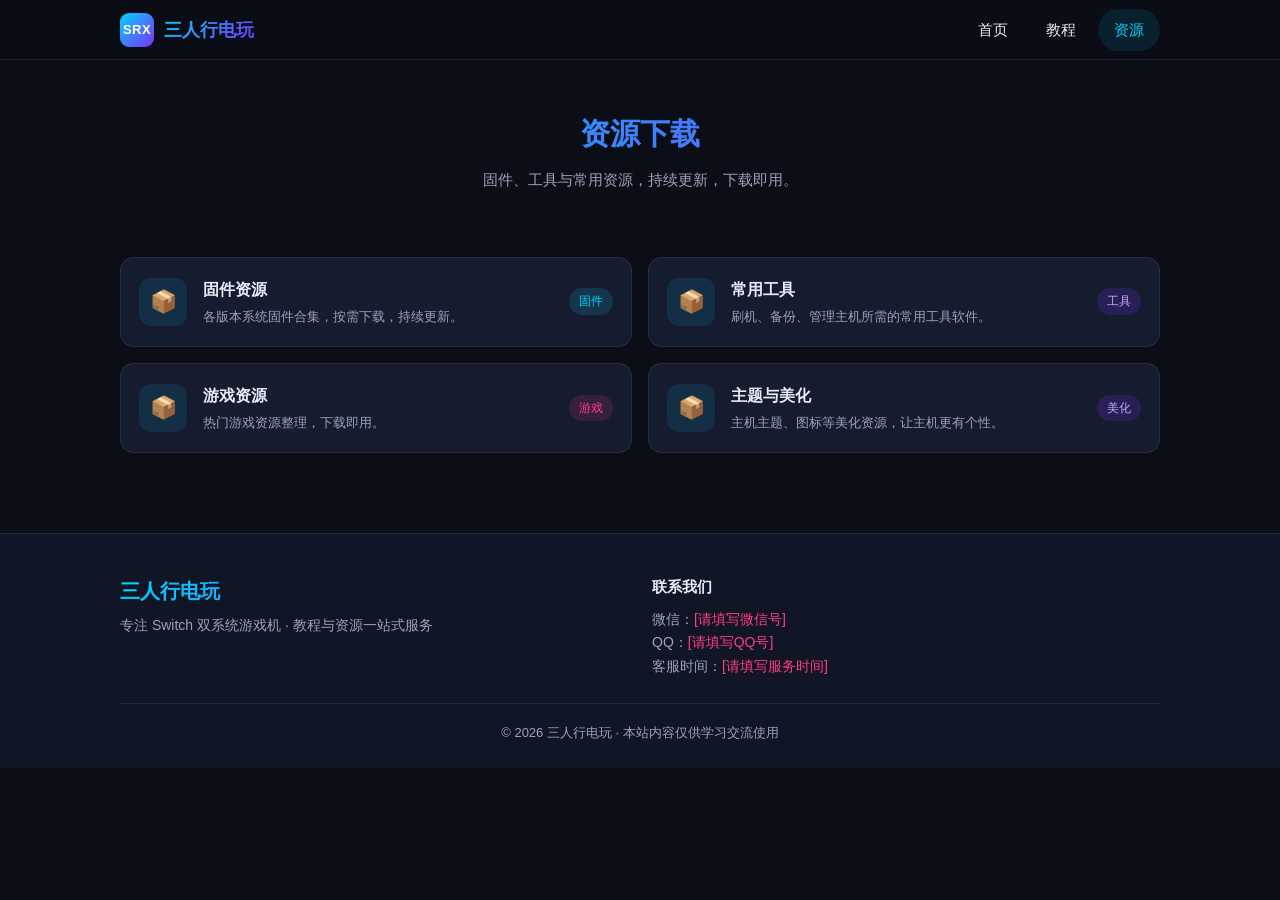
==== resources.html @ 954c5498 "Add files via upload" ====
<!DOCTYPE html>
<html lang="zh-CN">
<head>
  <meta charset="UTF-8">
  <meta name="viewport" content="width=device-width, initial-scale=1.0, viewport-fit=cover">
  <meta name="description" content="三人行电玩 - Switch 双系统游戏机资源下载">
  <meta name="theme-color" content="#0b0e17">
  <title>资源下载 - 三人行电玩</title>
  <link rel="stylesheet" href="css/style.css">
</head>
<body>
  <!-- 顶部导航 -->
  <header class="site-header" id="siteHeader">
    <div class="container header-inner">
      <a href="index.html" class="brand">
        <span class="brand-logo">SRX</span>
        <span class="brand-text">三人行电玩</span>
      </a>
      <button class="nav-toggle" id="navToggle" aria-label="打开菜单" aria-expanded="false">
        <span></span><span></span><span></span>
      </button>
      <nav class="main-nav" id="mainNav">
        <ul class="nav-list" id="navList">
          <!-- 导航项由 js/main.js 根据 NAV_ITEMS 配置渲染 -->
        </ul>
      </nav>
    </div>
  </header>

  <main>
    <section class="page-hero">
      <div class="container">
        <h1 class="page-title">资源下载</h1>
        <p class="page-desc">固件、工具与常用资源，持续更新，下载即用。</p>
      </div>
    </section>

    <section class="section">
      <div class="container">
        <div class="resource-list" id="resourceList">
          <!-- 资源条目由 js/main.js 根据 RESOURCES 配置渲染，便于后续替换 -->
        </div>
      </div>
    </section>
  </main>

  <!-- 页脚 -->
  <footer class="site-footer">
    <div class="container footer-inner">
      <div class="footer-brand">
        <h3>三人行电玩</h3>
        <p>专注 Switch 双系统游戏机 · 教程与资源一站式服务</p>
      </div>
      <div class="footer-contact">
        <h4>联系我们</h4>
        <p>微信：<span class="placeholder">[请填写微信号]</span></p>
        <p>QQ：<span class="placeholder">[请填写QQ号]</span></p>
        <p>客服时间：<span class="placeholder">[请填写服务时间]</span></p>
      </div>
      <p class="footer-copy">© <span id="year"></span> 三人行电玩 · 本站内容仅供学习交流使用</p>
    </div>
  </footer>

  <script src="js/main.js"></script>
</body>
</html>
---- css/style.css ----
/* ============================================================
   三人行电玩 - 全局样式
   移动端优先响应式设计 · 电玩/数码主题
   ============================================================ */

/* ---------- 设计变量 ---------- */
:root {
  --bg: #0b0e17;
  --bg-alt: #111627;
  --bg-card: #161c30;
  --bg-card-hover: #1b2340;
  --text: #e8ecf7;
  --text-dim: #9aa3bd;
  --primary: #00d4ff;
  --secondary: #7b2ff7;
  --accent: #ff3d81;
  --gradient: linear-gradient(135deg, #00d4ff 0%, #7b2ff7 100%);
  --border: rgba(255, 255, 255, 0.08);
  --radius: 14px;
  --shadow: 0 8px 30px rgba(0, 0, 0, 0.35);
  --header-h: 60px;
}

/* ---------- 基础重置 ---------- */
* {
  margin: 0;
  padding: 0;
  box-sizing: border-box;
}

html {
  scroll-behavior: smooth;
}

body {
  font-family: -apple-system, BlinkMacSystemFont, "Segoe UI", "PingFang SC",
    "Hiragino Sans GB", "Microsoft YaHei", sans-serif;
  background: var(--bg);
  color: var(--text);
  line-height: 1.7;
  -webkit-font-smoothing: antialiased;
  overflow-x: hidden;
}

a {
  color: inherit;
  text-decoration: none;
}

ul {
  list-style: none;
}

img {
  max-width: 100%;
  display: block;
}

.container {
  width: 100%;
  max-width: 1080px;
  margin: 0 auto;
  padding: 0 20px;
}

/* ---------- 顶部导航 ---------- */
.site-header {
  position: sticky;
  top: 0;
  z-index: 100;
  height: var(--header-h);
  background: rgba(11, 14, 23, 0.85);
  backdrop-filter: blur(12px);
  -webkit-backdrop-filter: blur(12px);
  border-bottom: 1px solid var(--border);
}

.header-inner {
  height: var(--header-h);
  display: flex;
  align-items: center;
  justify-content: space-between;
}

.brand {
  display: flex;
  align-items: center;
  gap: 10px;
}

.brand-logo {
  display: inline-flex;
  align-items: center;
  justify-content: center;
  width: 34px;
  height: 34px;
  border-radius: 9px;
  background: var(--gradient);
  color: #fff;
  font-weight: 800;
  font-size: 13px;
  letter-spacing: 0.5px;
}

.brand-text {
  font-size: 18px;
  font-weight: 700;
  background: var(--gradient);
  -webkit-background-clip: text;
  background-clip: text;
  -webkit-text-fill-color: transparent;
}

/* 汉堡按钮 */
.nav-toggle {
  display: flex;
  flex-direction: column;
  justify-content: center;
  gap: 5px;
  width: 40px;
  height: 40px;
  padding: 8px;
  background: transparent;
  border: none;
  cursor: pointer;
}

.nav-toggle span {
  display: block;
  width: 100%;
  height: 2px;
  border-radius: 2px;
  background: var(--text);
  transition: transform 0.3s, opacity 0.3s;
}

.nav-toggle.active span:nth-child(1) {
  transform: translateY(7px) rotate(45deg);
}
.nav-toggle.active span:nth-child(2) {
  opacity: 0;
}
.nav-toggle.active span:nth-child(3) {
  transform: translateY(-7px) rotate(-45deg);
}

/* 移动端导航抽屉 */
.main-nav {
  position: fixed;
  top: var(--header-h);
  left: 0;
  right: 0;
  background: rgba(11, 14, 23, 0.97);
  border-bottom: 1px solid var(--border);
  max-height: 0;
  overflow: hidden;
  transition: max-height 0.35s ease;
}

.main-nav.open {
  max-height: 360px;
}

.nav-list {
  padding: 8px 20px 16px;
}

.nav-list li a {
  display: block;
  padding: 12px 4px;
  font-size: 16px;
  color: var(--text);
  border-bottom: 1px solid var(--border);
  transition: color 0.2s;
}

.nav-list li:last-child a {
  border-bottom: none;
}

.nav-list li a:hover,
.nav-list li a.active {
  color: var(--primary);
}

/* ---------- Hero 区 ---------- */
.hero {
  position: relative;
  padding: 72px 0 64px;
  text-align: center;
  background:
    radial-gradient(ellipse at 20% 0%, rgba(123, 47, 247, 0.25), transparent 55%),
    radial-gradient(ellipse at 80% 20%, rgba(0, 212, 255, 0.18), transparent 55%),
    var(--bg);
  overflow: hidden;
}

.hero::after {
  content: "";
  position: absolute;
  inset: 0;
  background-image:
    linear-gradient(rgba(255, 255, 255, 0.03) 1px, transparent 1px),
    linear-gradient(90deg, rgba(255, 255, 255, 0.03) 1px, transparent 1px);
  background-size: 44px 44px;
  pointer-events: none;
}

.hero-inner {
  position: relative;
  z-index: 1;
}

.hero-tag {
  display: inline-block;
  padding: 6px 16px;
  border: 1px solid rgba(0, 212, 255, 0.4);
  border-radius: 999px;
  color: var(--primary);
  font-size: 13px;
  letter-spacing: 2px;
  margin-bottom: 20px;
}

.hero-title {
  font-size: 42px;
  font-weight: 800;
  line-height: 1.2;
  background: var(--gradient);
  -webkit-background-clip: text;
  background-clip: text;
  -webkit-text-fill-color: transparent;
  margin-bottom: 16px;
}

.hero-sub {
  color: var(--text-dim);
  font-size: 16px;
  max-width: 560px;
  margin: 0 auto 32px;
}

.hero-actions {
  display: flex;
  flex-wrap: wrap;
  justify-content: center;
  gap: 14px;
}

/* ---------- 按钮 ---------- */
.btn {
  display: inline-block;
  padding: 12px 28px;
  border-radius: 999px;
  font-size: 15px;
  font-weight: 600;
  transition: transform 0.2s, box-shadow 0.2s, opacity 0.2s;
}

.btn-primary {
  background: var(--gradient);
  color: #fff;
  box-shadow: 0 6px 20px rgba(0, 212, 255, 0.25);
}

.btn-ghost {
  border: 1px solid rgba(255, 255, 255, 0.25);
  color: var(--text);
}

.btn:hover {
  transform: translateY(-2px);
}

.btn-primary:hover {
  box-shadow: 0 10px 28px rgba(0, 212, 255, 0.35);
}

/* ---------- 通用区块 ---------- */
.section {
  padding: 56px 0;
}

.section-alt {
  background: var(--bg-alt);
}

.section-title {
  font-size: 26px;
  font-weight: 700;
  text-align: center;
  margin-bottom: 10px;
}

.section-desc {
  text-align: center;
  color: var(--text-dim);
  font-size: 15px;
  max-width: 560px;
  margin: 0 auto 36px;
}

/* ---------- 卡片网格（主营业务） ---------- */
.card-grid {
  display: grid;
  grid-template-columns: 1fr;
  gap: 18px;
}

.card {
  background: var(--bg-card);
  border: 1px solid var(--border);
  border-radius: var(--radius);
  padding: 26px 22px;
  transition: transform 0.25s, background 0.25s, border-color 0.25s;
}

.card:hover {
  transform: translateY(-4px);
  background: var(--bg-card-hover);
  border-color: rgba(0, 212, 255, 0.35);
}

.card-icon {
  font-size: 30px;
  margin-bottom: 12px;
}

.card h3 {
  font-size: 18px;
  margin-bottom: 8px;
}

.card p {
  color: var(--text-dim);
  font-size: 14px;
}

/* ---------- 未来数码预告 ---------- */
.coming-grid {
  display: grid;
  grid-template-columns: 1fr;
  gap: 18px;
}

.coming-item {
  position: relative;
  background: var(--bg-card);
  border: 1px dashed rgba(0, 212, 255, 0.3);
  border-radius: var(--radius);
  padding: 24px 22px;
}

.coming-badge {
  position: absolute;
  top: 16px;
  right: 16px;
  font-size: 12px;
  color: var(--accent);
  border: 1px solid rgba(255, 61, 129, 0.4);
  border-radius: 999px;
  padding: 2px 10px;
}

.coming-item h3 {
  font-size: 17px;
  margin-bottom: 6px;
}

.coming-item p {
  color: var(--text-dim);
  font-size: 14px;
}

/* ---------- 内页 Hero ---------- */
.page-hero {
  padding: 48px 0 8px;
  text-align: center;
}

.page-title {
  font-size: 30px;
  font-weight: 800;
  background: var(--gradient);
  -webkit-background-clip: text;
  background-clip: text;
  -webkit-text-fill-color: transparent;
  margin-bottom: 8px;
}

.page-desc {
  color: var(--text-dim);
  font-size: 15px;
}

/* ---------- 教程列表 ---------- */
.tutorial-list,
.resource-list {
  display: grid;
  grid-template-columns: 1fr;
  gap: 16px;
}

.tutorial-item,
.resource-item {
  display: flex;
  align-items: center;
  gap: 16px;
  background: var(--bg-card);
  border: 1px solid var(--border);
  border-radius: var(--radius);
  padding: 18px 18px;
  transition: transform 0.2s, border-color 0.2s;
}

.tutorial-item:hover,
.resource-item:hover {
  transform: translateY(-3px);
  border-color: rgba(0, 212, 255, 0.4);
}

.item-icon {
  flex-shrink: 0;
  display: inline-flex;
  align-items: center;
  justify-content: center;
  width: 48px;
  height: 48px;
  border-radius: 12px;
  background: rgba(0, 212, 255, 0.1);
  font-size: 22px;
}

.item-body {
  flex: 1;
  min-width: 0;
}

.item-body h3 {
  font-size: 16px;
  margin-bottom: 3px;
}

.item-body p {
  color: var(--text-dim);
  font-size: 13px;
}

.item-meta {
  flex-shrink: 0;
  font-size: 12px;
  color: var(--text-dim);
  text-align: right;
}

.item-meta .tag {
  display: inline-block;
  padding: 3px 10px;
  border-radius: 999px;
  background: rgba(123, 47, 247, 0.18);
  color: #c9a8ff;
  font-size: 12px;
}

.item-meta .tag.tag-blue {
  background: rgba(0, 212, 255, 0.14);
  color: var(--primary);
}

.item-meta .tag.tag-pink {
  background: rgba(255, 61, 129, 0.14);
  color: var(--accent);
}

/* ---------- 页脚 ---------- */
.site-footer {
  background: var(--bg-alt);
  border-top: 1px solid var(--border);
  padding: 40px 0 24px;
  margin-top: 24px;
}

.footer-inner {
  display: grid;
  grid-template-columns: 1fr;
  gap: 24px;
}

.footer-brand h3 {
  font-size: 20px;
  background: var(--gradient);
  -webkit-background-clip: text;
  background-clip: text;
  -webkit-text-fill-color: transparent;
  margin-bottom: 6px;
}

.footer-brand p,
.footer-contact p {
  color: var(--text-dim);
  font-size: 14px;
}

.footer-contact h4 {
  font-size: 15px;
  margin-bottom: 8px;
}

.placeholder {
  color: var(--accent);
  font-style: normal;
}

.footer-copy {
  grid-column: 1 / -1;
  text-align: center;
  color: var(--text-dim);
  font-size: 13px;
  border-top: 1px solid var(--border);
  padding-top: 18px;
}

/* ---------- 平板及以上 ---------- */
@media (min-width: 640px) {
  .card-grid,
  .coming-grid {
    grid-template-columns: repeat(2, 1fr);
  }

  .tutorial-list,
  .resource-list {
    grid-template-columns: repeat(2, 1fr);
  }
}

@media (min-width: 900px) {
  .hero {
    padding: 100px 0 88px;
  }

  .hero-title {
    font-size: 56px;
  }

  .card-grid {
    grid-template-columns: repeat(4, 1fr);
  }

  .coming-grid {
    grid-template-columns: repeat(3, 1fr);
  }

  .footer-inner {
    grid-template-columns: 1fr 1fr;
  }

  /* 桌面端导航平铺 */
  .nav-toggle {
    display: none;
  }

  .main-nav {
    position: static;
    max-height: none;
    background: transparent;
    border: none;
    overflow: visible;
  }

  .nav-list {
    display: flex;
    gap: 6px;
    padding: 0;
  }

  .nav-list li a {
    padding: 8px 16px;
    border: none;
    border-radius: 999px;
    font-size: 15px;
  }

  .nav-list li a:hover,
  .nav-list li a.active {
    background: rgba(0, 212, 255, 0.1);
  }
}
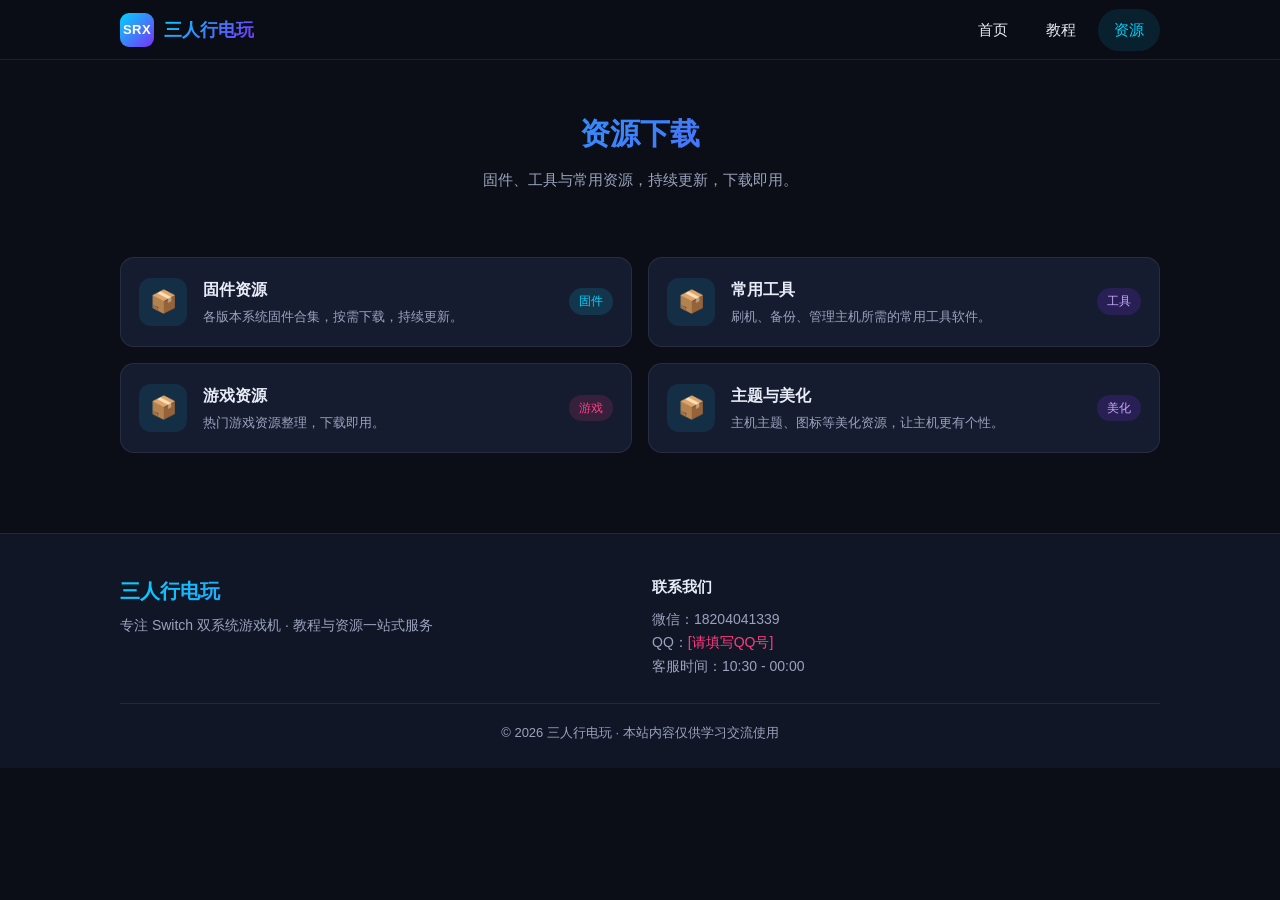
==== commit 8b87af96: "Update resources.html" ====
--- a/resources.html
+++ b/resources.html
@@ -53,9 +53,9 @@
       </div>
       <div class="footer-contact">
         <h4>联系我们</h4>
-        <p>微信：<span class="placeholder">[请填写微信号]</span></p>
+        <p>微信：<span>18204041339</span></p>
         <p>QQ：<span class="placeholder">[请填写QQ号]</span></p>
-        <p>客服时间：<span class="placeholder">[请填写服务时间]</span></p>
+        <p>客服时间：<span>10:30 - 00:00</span></p>
       </div>
       <p class="footer-copy">© <span id="year"></span> 三人行电玩 · 本站内容仅供学习交流使用</p>
     </div>
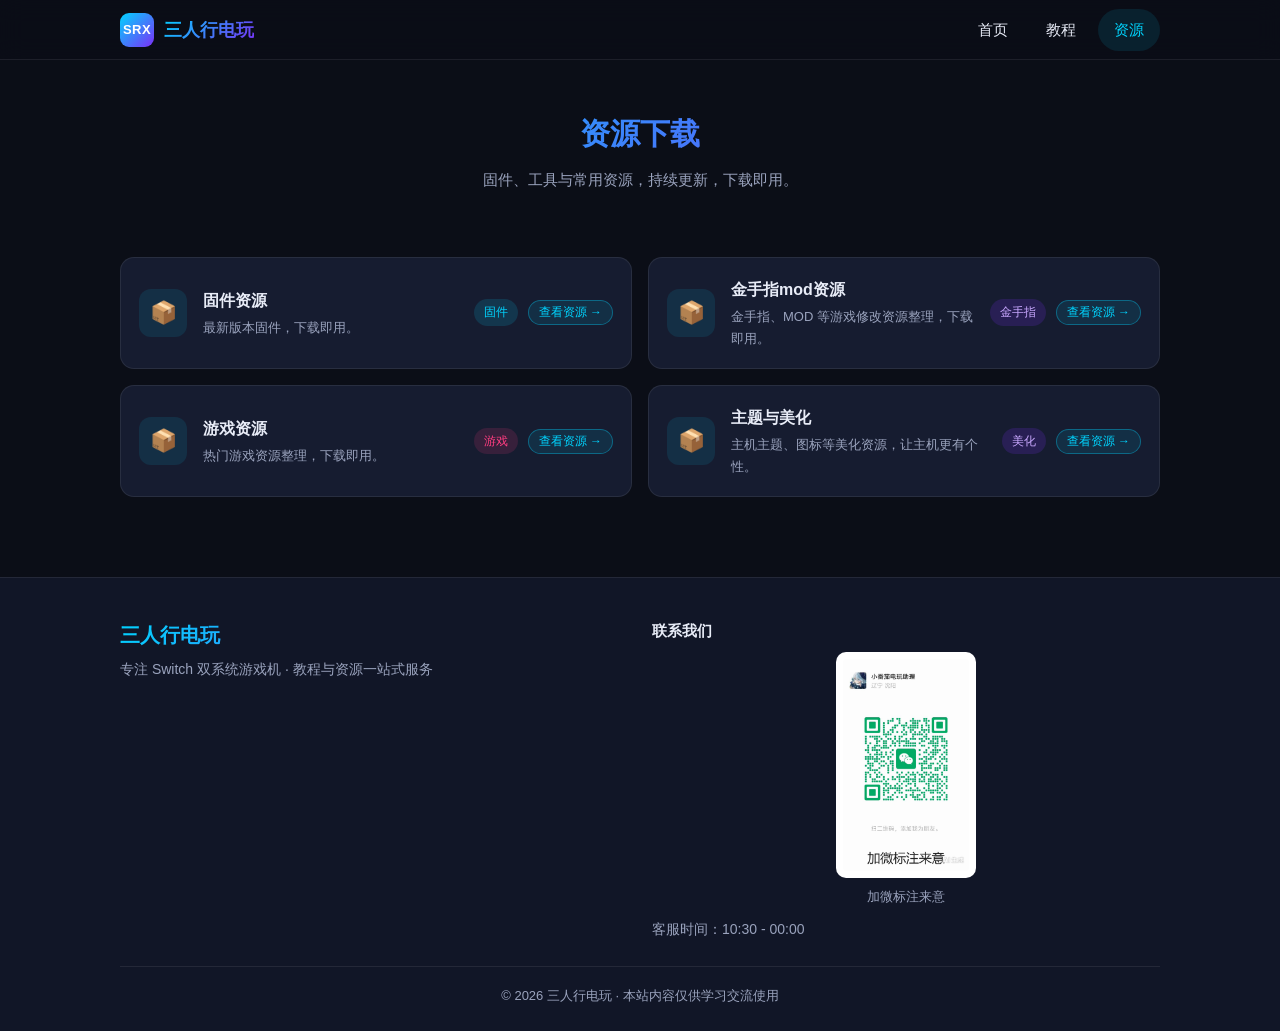
==== commit d5a131ea: "Add files via upload" ====
--- a/resources.html
+++ b/resources.html
@@ -44,6 +44,25 @@
     </section>
   </main>
 
+  <!-- 资源弹窗 -->
+  <div class="modal-overlay" id="modalOverlay"></div>
+  <div class="modal" id="resourceModal" role="dialog" aria-modal="true" aria-labelledby="modalTitle">
+    <div class="modal-header">
+      <h3 id="modalTitle">资源</h3>
+      <button class="modal-close" id="modalClose" aria-label="关闭">×</button>
+    </div>
+    <div class="modal-body">
+      <div class="modal-warning" id="modalWarning">
+        <p class="modal-warning-text" id="modalWarningText"></p>
+        <button class="modal-confirm" id="modalConfirm">确认</button>
+      </div>
+      <div class="modal-content" id="modalContent">
+        <p class="modal-notice" id="modalNotice"></p>
+        <div class="modal-links" id="modalLinks"></div>
+      </div>
+    </div>
+  </div>
+
   <!-- 页脚 -->
   <footer class="site-footer">
     <div class="container footer-inner">
@@ -53,8 +72,7 @@
       </div>
       <div class="footer-contact">
         <h4>联系我们</h4>
-        <p>微信：<span>18204041339</span></p>
-        <p>QQ：<span class="placeholder">[请填写QQ号]</span></p>
+        <p class="footer-qr"><img src="assets/images/wechat-qr.png" alt="微信二维码"><span class="qr-note">加微标注来意</span></p>
         <p>客服时间：<span>10:30 - 00:00</span></p>
       </div>
       <p class="footer-copy">© <span id="year"></span> 三人行电玩 · 本站内容仅供学习交流使用</p>
--- a/css/style.css
+++ b/css/style.css
@@ -472,6 +472,24 @@
   color: var(--accent);
 }
 
+.resource-link {
+  display: inline-block;
+  margin-left: 10px;
+  padding: 3px 10px;
+  border-radius: 999px;
+  font-size: 12px;
+  color: var(--primary);
+  background: rgba(0, 212, 255, 0.1);
+  border: 1px solid rgba(0, 212, 255, 0.35);
+  text-decoration: none;
+  transition: all 0.2s ease;
+}
+
+.resource-link:hover {
+  background: rgba(0, 212, 255, 0.25);
+  border-color: var(--primary);
+}
+
 /* ---------- 页脚 ---------- */
 .site-footer {
   background: var(--bg-alt);
@@ -585,3 +603,146 @@
     background: rgba(0, 212, 255, 0.1);
   }
 }
+
+/* ---------- ��Դ���� ---------- */
+.modal-overlay {
+  position: fixed;
+  inset: 0;
+  background: rgba(0, 0, 0, 0.6);
+  opacity: 0;
+  visibility: hidden;
+  transition: opacity 0.25s ease, visibility 0.25s ease;
+  z-index: 999;
+}
+.modal-overlay.open {
+  opacity: 1;
+  visibility: visible;
+}
+.modal {
+  position: fixed;
+  top: 50%;
+  left: 50%;
+  transform: translate(-50%, -50%) scale(0.95);
+  width: min(90vw, 420px);
+  max-height: 80vh;
+  overflow-y: auto;
+  background: var(--bg-card);
+  border: 1px solid var(--border);
+  border-radius: 16px;
+  padding: 24px;
+  opacity: 0;
+  visibility: hidden;
+  transition: opacity 0.25s ease, transform 0.25s ease, visibility 0.25s ease;
+  z-index: 1000;
+}
+.modal.open {
+  opacity: 1;
+  visibility: visible;
+  transform: translate(-50%, -50%) scale(1);
+}
+.modal-header {
+  display: flex;
+  justify-content: space-between;
+  align-items: center;
+  margin-bottom: 16px;
+}
+.modal-header h3 {
+  margin: 0;
+  font-size: 18px;
+  color: var(--primary);
+}
+.modal-close {
+  background: none;
+  border: none;
+  font-size: 26px;
+  line-height: 1;
+  color: var(--text-dim);
+  cursor: pointer;
+  padding: 4px 8px;
+  transition: color 0.2s ease;
+}
+.modal-close:hover {
+  color: var(--accent);
+}
+.modal-notice {
+  background: rgba(255, 193, 7, 0.12);
+  border: 1px solid rgba(255, 193, 7, 0.4);
+  color: #ffd54f;
+  border-radius: 10px;
+  padding: 12px 14px;
+  font-size: 14px;
+  line-height: 1.6;
+  margin-bottom: 16px;
+}
+.modal-links {
+  display: flex;
+  flex-direction: column;
+  gap: 10px;
+}
+.modal-link {
+  display: block;
+  padding: 12px 16px;
+  border-radius: 10px;
+  background: rgba(0, 212, 255, 0.08);
+  border: 1px solid rgba(0, 212, 255, 0.3);
+  color: var(--primary);
+  text-decoration: none;
+  font-size: 15px;
+  transition: all 0.2s ease;
+}
+.modal-link:hover {
+  background: rgba(0, 212, 255, 0.2);
+  border-color: var(--primary);
+}
+
+/* ---------- ���������� ---------- */
+.modal-warning {
+  text-align: center;
+}
+.modal-warning-text {
+  background: rgba(255, 61, 129, 0.12);
+  border: 1px solid rgba(255, 61, 129, 0.4);
+  color: #ff6b9d;
+  border-radius: 10px;
+  padding: 14px 16px;
+  font-size: 15px;
+  line-height: 1.7;
+  margin-bottom: 18px;
+}
+.modal-confirm {
+  display: block;
+  width: 100%;
+  padding: 12px 0;
+  border: none;
+  border-radius: 10px;
+  background: var(--primary);
+  color: #0b0e17;
+  font-size: 16px;
+  font-weight: 600;
+  cursor: pointer;
+  transition: opacity 0.2s ease;
+}
+.modal-confirm:hover {
+  opacity: 0.85;
+}
+
+/* ---------- ҳ�Ŷ�ά�� ---------- */
+.footer-qr {
+  display: flex;
+  flex-direction: column;
+  align-items: center;
+  gap: 8px;
+  margin-bottom: 10px;
+}
+.footer-qr img {
+  width: 140px;
+  height: auto;
+  border-radius: 10px;
+  border: 1px solid var(--border);
+  background: #fff;
+  padding: 6px;
+}
+.qr-note {
+  font-size: 13px;
+  color: var(--text-dim);
+}
